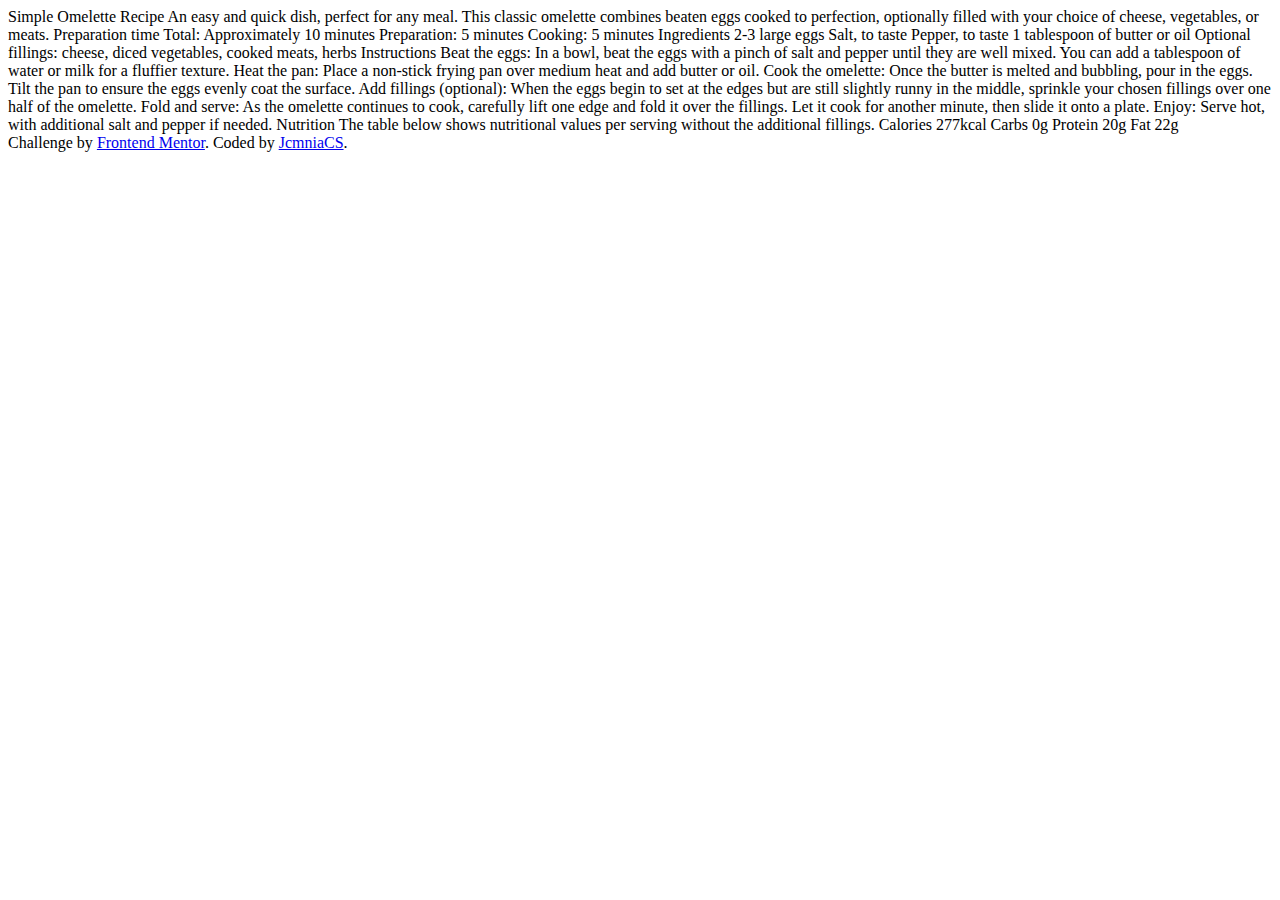
==== Project Four/index.html @ 5358892d "Added Project Four TBD" ====
<!DOCTYPE html>
<html lang="en">
<head>
  <meta charset="UTF-8">
  <meta name="viewport" content="width=device-width, initial-scale=1.0"> <!-- displays site properly based on user's device -->

  <link rel="icon" type="image/png" sizes="32x32" href="./assets/images/favicon-32x32.png">
  
  <title>Frontend Mentor | Recipe page</title>
  <link href="styles.css" ref="stylesheet">
  <link href="https://fonts.googleapis.com/css2?family=Outfit:wght@400;600;700&display=swap" rel="stylesheet">
  <link href="https://fonts.googleapis.com/css2?family=Young+Serif:wght@400&display=swap" rel="stylesheet">
</head>

<main>
<body>

  Simple Omelette Recipe

  An easy and quick dish, perfect for any meal. This classic omelette combines beaten eggs cooked 
  to perfection, optionally filled with your choice of cheese, vegetables, or meats.

  Preparation time

  Total: Approximately 10 minutes
  Preparation: 5 minutes
  Cooking: 5 minutes

  Ingredients

  2-3 large eggs
  Salt, to taste
  Pepper, to taste
  1 tablespoon of butter or oil
  Optional fillings: cheese, diced vegetables, cooked meats, herbs

  Instructions

  Beat the eggs: In a bowl, beat the eggs with a pinch of salt and pepper until they are well mixed. 
  You can add a tablespoon of water or milk for a fluffier texture.

  Heat the pan: Place a non-stick frying pan over medium heat and add butter or oil.

  Cook the omelette: Once the butter is melted and bubbling, pour in the eggs. Tilt the pan to ensure 
  the eggs evenly coat the surface.

  Add fillings (optional): When the eggs begin to set at the edges but are still slightly runny in the 
  middle, sprinkle your chosen fillings over one half of the omelette.

  Fold and serve: As the omelette continues to cook, carefully lift one edge and fold it over the 
  fillings. Let it cook for another minute, then slide it onto a plate.

  Enjoy: Serve hot, with additional salt and pepper if needed.

  Nutrition

  The table below shows nutritional values per serving without the additional fillings.

  Calories
  277kcal

  Carbs
  0g

  Protein
  20g

  Fat
  22g
</main>
  
<footer>
  <div class="attribution">
    Challenge by <a href="https://www.frontendmentor.io?ref=challenge" target="_blank">Frontend Mentor</a>. 
    Coded by <a href="#">JcmniaCS</a>.
  </div>
</footer>
</body>
</html>
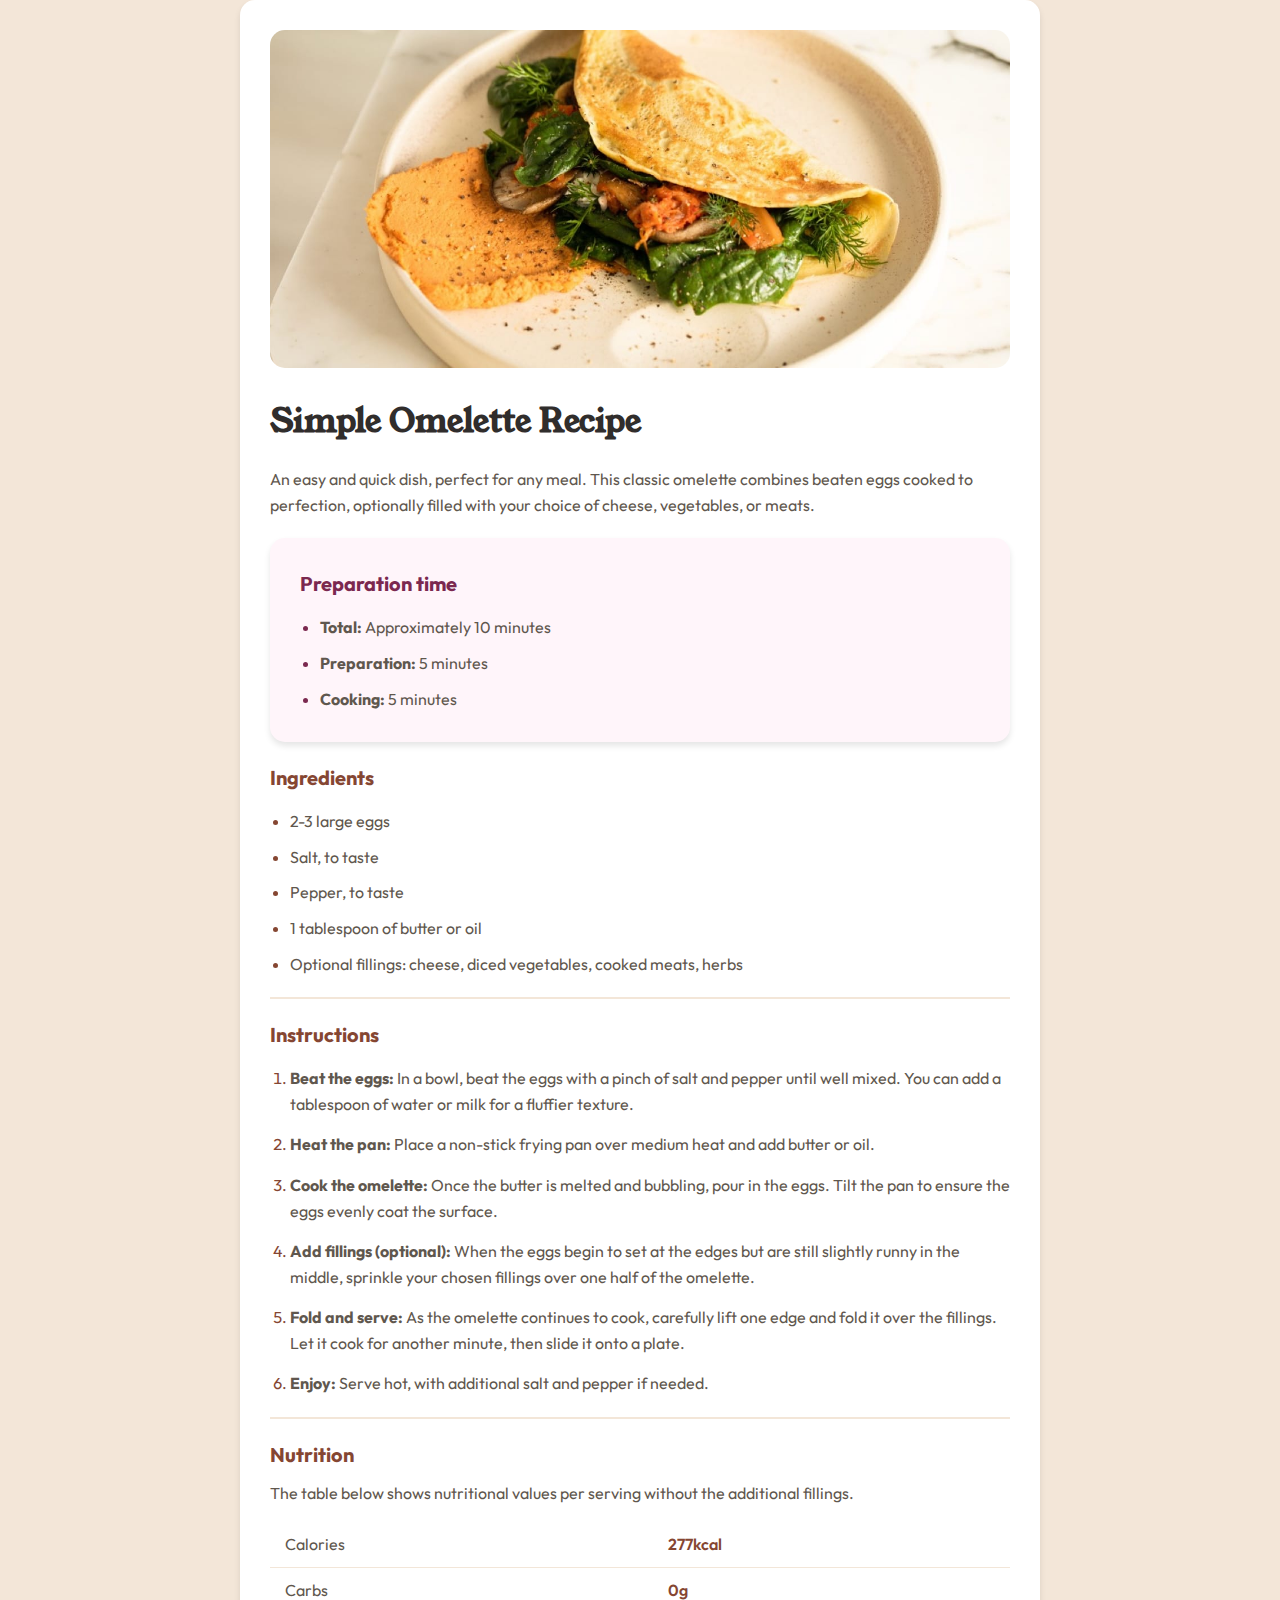
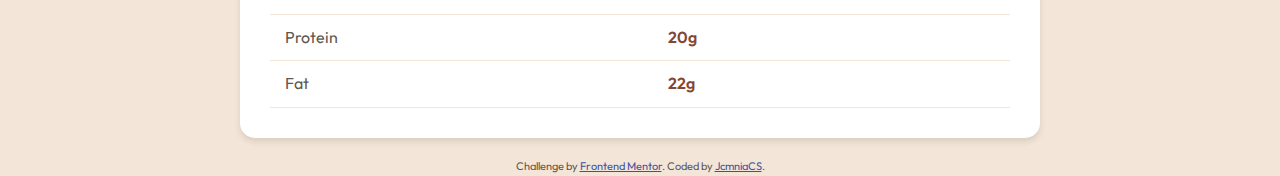
==== commit 09d3c12f: "Finished Project 4" ====
--- a/Project Four/index.html
+++ b/Project Four/index.html
@@ -1,79 +1,111 @@
 <!DOCTYPE html>
 <html lang="en">
 <head>
-  <meta charset="UTF-8">
-  <meta name="viewport" content="width=device-width, initial-scale=1.0"> <!-- displays site properly based on user's device -->
+  <meta charset="UTF-8"> <!-- Character encoding for the page -->
+  <meta name="viewport" content="width=device-width, initial-scale=1.0"> <!-- Ensures responsive layout on all devices -->
+  <title>Frontend Mentor | Recipe Page</title> <!-- Title displayed on the browser tab -->
+  <link rel="stylesheet" href="styles.css"> <!-- Links to the external CSS file for styling -->
+  <link href="https://fonts.googleapis.com/css2?family=Outfit:wght@400;600;700&family=Young+Serif&display=swap" rel="stylesheet"> <!-- Links to Google Fonts for styling the text -->
+</head>
+<body>
+  <!-- Main content container -->
+  <div class="container">
+    <!-- Image section containing the omelette image -->
+    <div class="image">
+      <img src="assets/images/image-omelette.jpeg" alt="A plate of omelette"> <!-- Image of the omelette dish -->
+    </div>
 
-  <link rel="icon" type="image/png" sizes="32x32" href="./assets/images/favicon-32x32.png">
-  
-  <title>Frontend Mentor | Recipe page</title>
-  <link href="styles.css" ref="stylesheet">
-  <link href="https://fonts.googleapis.com/css2?family=Outfit:wght@400;600;700&display=swap" rel="stylesheet">
-  <link href="https://fonts.googleapis.com/css2?family=Young+Serif:wght@400&display=swap" rel="stylesheet">
-</head>
+    <!-- Main heading for the recipe -->
+    <h1>Simple Omelette Recipe</h1>
 
-<main>
-<body>
+    <!-- Description paragraph about the recipe -->
+    <p class="description">
+      An easy and quick dish, perfect for any meal. This classic omelette combines beaten eggs cooked to perfection, 
+      optionally filled with your choice of cheese, vegetables, or meats.
+    </p>
+    
+    <!-- Preparation time section container -->
+    <div class="preptimecontainer">
+      <section class="section">
+        <!-- Heading for the preparation time section -->
+        <h2 class="preptime">Preparation time</h2>
+        <ul class="preparation-list">
+          <li><strong>Total:</strong> Approximately 10 minutes</li> <!-- Total preparation time -->
+          <li><strong>Preparation:</strong> 5 minutes</li> <!-- Time for preparation -->
+          <li><strong>Cooking:</strong> 5 minutes</li> <!-- Cooking time -->
+        </ul>
+      </section>
+    </div>
 
-  Simple Omelette Recipe
+    <!-- Ingredients section -->
+    <section class="section">
+      <h2>Ingredients</h2>
+      <ul class="ingredients-list">
+        <li>2-3 large eggs</li> <!-- List of ingredients -->
+        <li>Salt, to taste</li>
+        <li>Pepper, to taste</li>
+        <li>1 tablespoon of butter or oil</li>
+        <li>Optional fillings: cheese, diced vegetables, cooked meats, herbs</li>
+      </ul>
+    </section>
 
-  An easy and quick dish, perfect for any meal. This classic omelette combines beaten eggs cooked 
-  to perfection, optionally filled with your choice of cheese, vegetables, or meats.
+    <!-- Horizontal rule to separate sections -->
+    <hr>
 
-  Preparation time
+    <!-- Instructions section -->
+    <section class="section">
+      <h2>Instructions</h2>
+      <ol class="instructions-list">
+        <li><strong>Beat the eggs:</strong> In a bowl, beat the eggs with a pinch of salt and pepper until well mixed. 
+          You can add a tablespoon of water or milk for a fluffier texture.</li> <!-- Instruction for the first step -->
+        <li><strong>Heat the pan:</strong> Place a non-stick frying pan over medium heat and add butter or oil.</li>
+        <li><strong>Cook the omelette:</strong> Once the butter is melted and bubbling, pour in the eggs. Tilt the pan to ensure 
+          the eggs evenly coat the surface.</li>
+        <li><strong>Add fillings (optional):</strong> When the eggs begin to set at the edges but are still slightly runny in the 
+          middle, sprinkle your chosen fillings over one half of the omelette.</li>
+        <li><strong>Fold and serve:</strong> As the omelette continues to cook, carefully lift one edge and fold it over the fillings. 
+          Let it cook for another minute, then slide it onto a plate.</li>
+        <li><strong>Enjoy:</strong> Serve hot, with additional salt and pepper if needed.</li> <!-- Last step of the instructions -->
+      </ol>
+    </section>
 
-  Total: Approximately 10 minutes
-  Preparation: 5 minutes
-  Cooking: 5 minutes
+    <!-- Another horizontal rule to separate sections -->
+    <hr>
 
-  Ingredients
+    <!-- Nutrition information section -->
+    <section class="nutrition">
+      <h2>Nutrition</h2>
+      <p>The table below shows nutritional values per serving without the additional fillings.</p>
+      <!-- Nutrition table -->
+      <table>
+        <tbody>
+          <tr>
+            <td>Calories</td> <!-- Label for calories -->
+            <td>277kcal</td> <!-- Value for calories -->
+          </tr>
+          <tr>
+            <td>Carbs</td> <!-- Label for carbs -->
+            <td>0g</td> <!-- Value for carbs -->
+          </tr>
+          <tr>
+            <td>Protein</td> <!-- Label for protein -->
+            <td>20g</td> <!-- Value for protein -->
+          </tr>
+          <tr>
+            <td>Fat</td> <!-- Label for fat -->
+            <td>22g</td> <!-- Value for fat -->
+          </tr>
+        </tbody>
+      </table>
+    </section>
+  </div>
 
-  2-3 large eggs
-  Salt, to taste
-  Pepper, to taste
-  1 tablespoon of butter or oil
-  Optional fillings: cheese, diced vegetables, cooked meats, herbs
-
-  Instructions
-
-  Beat the eggs: In a bowl, beat the eggs with a pinch of salt and pepper until they are well mixed. 
-  You can add a tablespoon of water or milk for a fluffier texture.
-
-  Heat the pan: Place a non-stick frying pan over medium heat and add butter or oil.
-
-  Cook the omelette: Once the butter is melted and bubbling, pour in the eggs. Tilt the pan to ensure 
-  the eggs evenly coat the surface.
-
-  Add fillings (optional): When the eggs begin to set at the edges but are still slightly runny in the 
-  middle, sprinkle your chosen fillings over one half of the omelette.
-
-  Fold and serve: As the omelette continues to cook, carefully lift one edge and fold it over the 
-  fillings. Let it cook for another minute, then slide it onto a plate.
-
-  Enjoy: Serve hot, with additional salt and pepper if needed.
-
-  Nutrition
-
-  The table below shows nutritional values per serving without the additional fillings.
-
-  Calories
-  277kcal
-
-  Carbs
-  0g
-
-  Protein
-  20g
-
-  Fat
-  22g
-</main>
-  
-<footer>
-  <div class="attribution">
-    Challenge by <a href="https://www.frontendmentor.io?ref=challenge" target="_blank">Frontend Mentor</a>. 
-    Coded by <a href="#">JcmniaCS</a>.
-  </div>
-</footer>
+  <!-- Footer Section -->
+  <footer>
+    <div class="attribution">
+      Challenge by <a href="https://www.frontendmentor.io?ref=challenge" target="_blank">Frontend Mentor</a>.
+      Coded by <a href="#">JcmniaCS</a>.
+    </div>
+  </footer>
 </body>
-</html>+</html>
--- a/Project Four/styles.css
+++ b/Project Four/styles.css
@@ -0,0 +1,172 @@
+/* General Reset */
+* {
+    margin: 0; /* Removes the default margin on all elements */
+    padding: 0; /* Removes the default padding on all elements */
+    box-sizing: border-box; /* Ensures padding and border are included in the element's total width and height */
+}
+
+body {
+    font-family: 'Outfit', sans-serif; /* Sets the font family for the body */
+    background-color: hsl(30, 54%, 90%); /* Light background color for the page */
+    color: hsl(30, 10%, 34%); /* Dark text color for readability */
+    display: flex; /* Uses flexbox for alignment */
+    justify-content: center; /* Centers content horizontally */
+    align-items: center; /* Centers content vertically */
+    flex-direction: column; /* Stacks elements vertically */
+    min-height: 100vh; /* Ensures the body takes at least the full height of the viewport */
+    margin: 0; /* Removes default margin */
+    line-height: 1.6; /* Sets the line height for better readability */
+}
+
+/* Container for the preptime section */
+.preptimecontainer {
+    max-width: 800px; /* Limits the width of the container */
+    background-color: hsl(330,100%,98%); /* Light pink background */
+    border-radius: 15px; /* Rounds the corners of the container */
+    padding: 10px; /* Adds space inside the container */
+    box-shadow: 0px 4px 6px rgba(0, 0, 0, 0.1); /* Adds a subtle shadow around the container */
+    text-align: left; /* Aligns the text to the left */
+}
+
+/* Main container for the page content */
+.container {
+    max-width: 800px; /* Limits the width of the container */
+    flex-grow: 1; /* Ensures this container grows to take up available space */
+    background-color: white; /* White background for the main content */
+    border-radius: 15px; /* Rounds the corners of the container */
+    padding: 30px; /* Adds space inside the container */
+    box-shadow: 0px 4px 6px rgba(0, 0, 0, 0.1); /* Adds a subtle shadow around the container */
+    text-align: left; /* Aligns the text to the left */
+}
+
+/* Image Styling */
+.image img {
+    width: 100%; /* Makes the image span the full width of its container */
+    border-radius: 15px; /* Rounds the corners of the image */
+}
+
+/* Styling for main headings */
+h1 {
+    font-family: 'Young Serif', serif; /* Uses a serif font for the main heading */
+    font-size: 32px; /* Sets the font size */
+    color: hsl(24, 5%, 18%); /* Dark color for the main heading */
+    margin: 20px 0; /* Adds spacing above and below the heading */
+}
+
+/* Styling for preptime heading */
+.preptime {
+    margin-left: 20px; /* Indents the heading */
+    color: hsl(332, 51%, 32%); /* Sets a purple color for the heading */
+}
+
+/* Styling for subheadings */
+h2 {
+    font-size: 20px; /* Sets the font size for subheadings */
+    margin: 20px 0 10px; /* Adds spacing around the subheading */
+    color: hsl(14, 45%, 36%); /* Sets a brown color for subheadings */
+}
+
+/* Section styling */
+.section {
+    margin: 20px 0; /* Adds spacing between sections */
+}
+
+/* Paragraph styling */
+.description {
+    margin-bottom: 20px; /* Adds space below the paragraph */
+    font-size: 16px; /* Sets the font size */
+    color: hsl(30, 10%, 34%); /* Sets a darker text color for the description */
+}
+
+/* Styling for lists */
+ul, ol {
+    margin: 15px 0; /* Adds space around the lists */
+    padding-left: 20px; /* Indents the list items */
+}
+
+/* Styling for the preparation list */
+.preparation-list {
+    margin-left: 20px; /* Adds left margin to the preparation list */
+}
+
+/* Custom bullet color for the preparation list */
+.preparation-list li::marker {
+    color: hsl(332, 51%, 32%); /* Purple color for the bullet points */
+}
+
+/* Custom bullet color for other lists */
+.ingredients-list li::marker,
+.instructions-list li::marker {
+    color: hsl(14, 45%, 36%); /* Brown color for the bullet points */
+}
+
+/* Adds spacing between items in preparation and ingredients list */
+.preparation-list li,
+.ingredients-list li {
+    margin-bottom: 10px; /* Adds spacing below list items */
+}
+
+/* Adds spacing between items in instructions list */
+.instructions-list li {
+    margin-bottom: 15px; /* Adds more space below each instruction */
+}
+
+/* General Table Styling */
+table {
+    width: 100%; /* Ensures the table spans the full width of the container */
+    border-collapse: collapse; /* Ensures borders between table cells do not overlap */
+    margin-top: 15px; /* Adds spacing above the table */
+    font-size: 16px; /* Sets font size for table text */
+}
+
+/* Styling for table cells */
+td {
+    padding: 10px 15px; /* Adds padding inside each table cell */
+    border-bottom: 1px solid hsl(30, 54%, 90%); /* Adds a subtle border between rows */
+}
+
+/* Left column of the table (e.g., labels) */
+td:first-child {
+    text-align: left; /* Aligns the text in the first column to the left */
+    color: hsl(30, 10%, 34%); /* Darker color for the first column */
+}
+
+/* Right column of the table (e.g., values) */
+td:last-child {
+    font-weight: 600; /* Makes the values bold */
+    color: hsl(14, 45%, 36%); /* Sets a dark color for the values */
+}
+
+/* Styling for horizontal rule (line) */
+hr {
+    background-color: hsl(30, 54%, 90%); /* Light color for the horizontal rule */
+    border: 0; /* Removes default border */
+    height: 2px; /* Sets the height of the line */
+}
+
+/* Footer Styling */
+.attribution {
+    font-size: 11px; /* Small font size for attribution text */
+    text-align: center; /* Centers the text */
+    margin-top: 20px; /* Adds space above the footer */
+}
+
+/* Styling for links in the footer */
+.attribution a {
+    color: hsl(228, 45%, 44%); /* Blue color for links */
+}
+
+/* Responsive Design */
+@media (max-width: 768px) {
+    .container {
+        padding: 20px; /* Reduces padding for smaller screens */
+    }
+
+    h1 {
+        font-size: 28px; /* Reduces the font size for headings on smaller screens */
+    }
+
+    h2 {
+        font-size: 18px; /* Reduces the font size for subheadings on smaller screens */
+    }
+}
